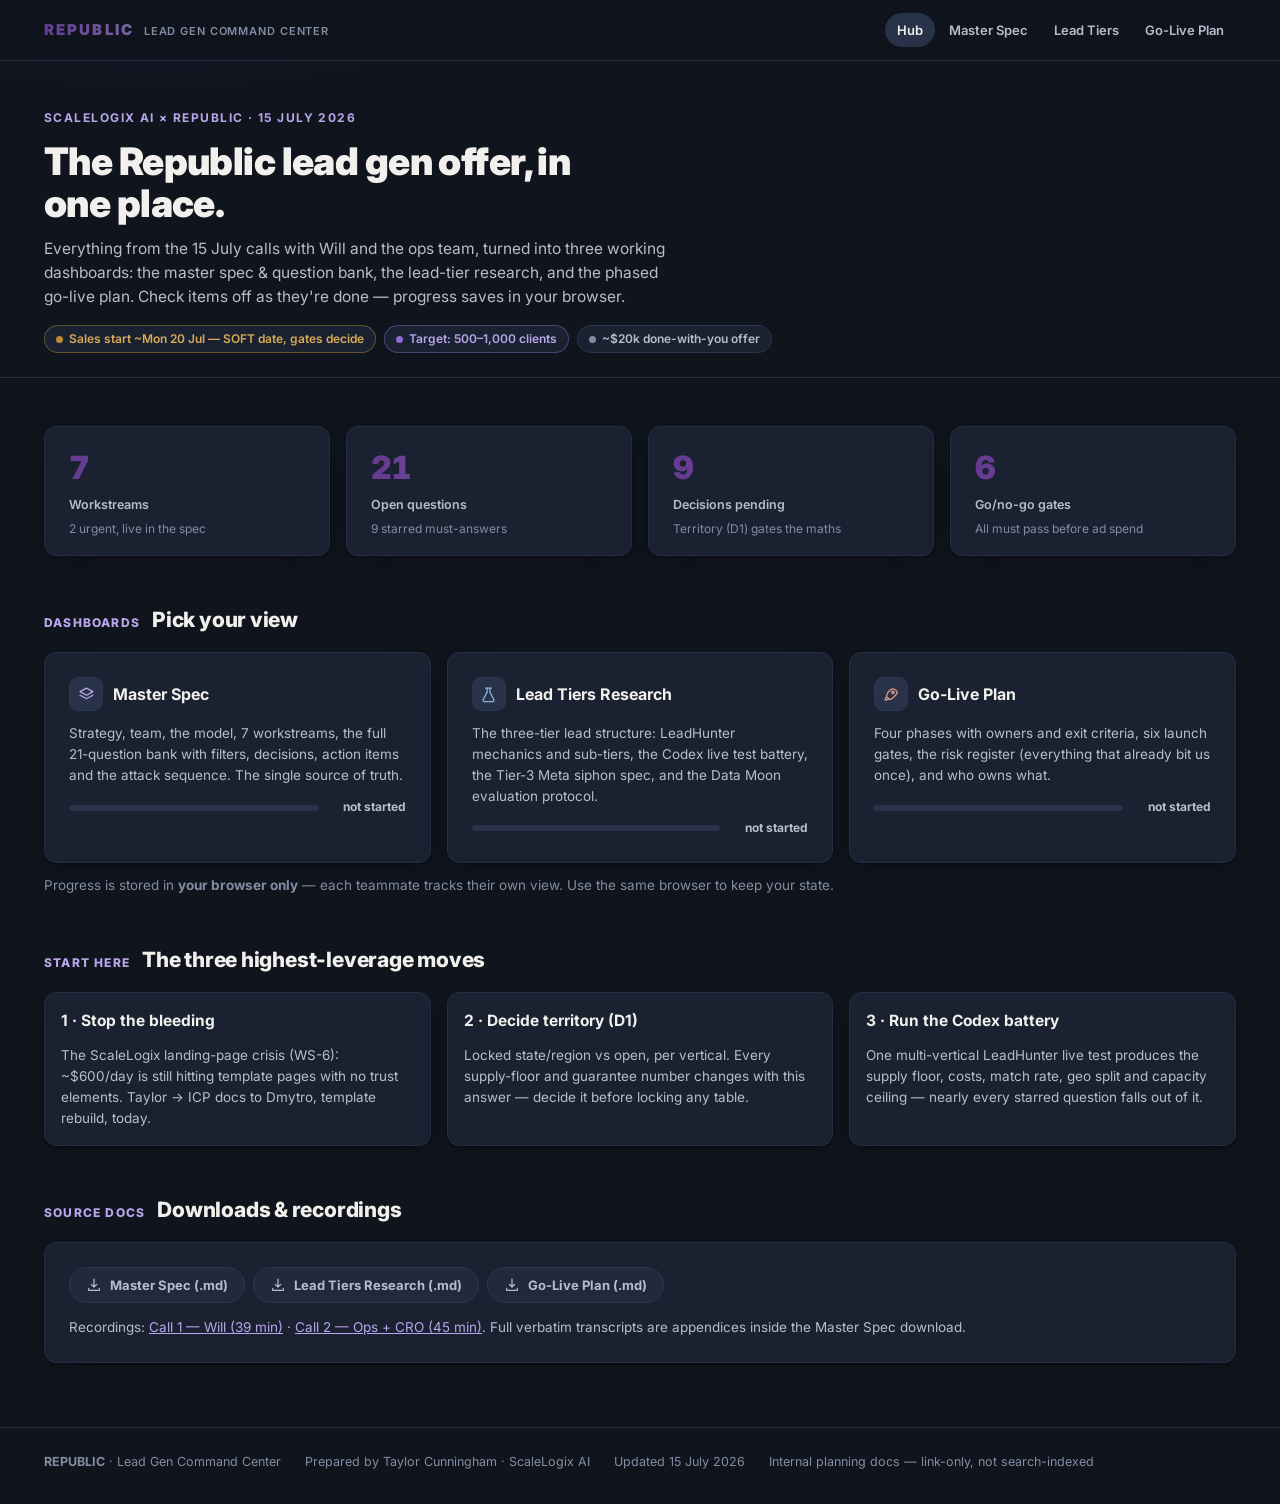
==== index.html @ 090ade67 "Republic lead gen planning dashboards: spec, lead tiers, go-live plan Co-Authored-By: Claude Fable 5" ====
<!DOCTYPE html>
<html lang="en">
<head>
<meta charset="utf-8">
<meta name="viewport" content="width=device-width, initial-scale=1">
<meta name="robots" content="noindex">
<title>Republic Lead Gen — Command Center</title>
<meta name="description" content="Planning dashboards for the Republic lead gen offer: master spec, lead tiers research, go-live plan.">
<link rel="icon" href="data:image/svg+xml,%3Csvg xmlns='http://www.w3.org/2000/svg' viewBox='0 0 64 64'%3E%3Crect width='64' height='64' rx='14' fill='%2310141d'/%3E%3Ctext x='32' y='45' font-family='Arial' font-weight='900' font-size='36' fill='%238b6cd6' text-anchor='middle'%3ER%3C/text%3E%3C/svg%3E">
<link rel="preconnect" href="https://fonts.googleapis.com"><link rel="preconnect" href="https://fonts.gstatic.com" crossorigin>
<link href="https://fonts.googleapis.com/css2?family=Inter:wght@300;400;600;700;800;900&display=swap" rel="stylesheet">
<link rel="stylesheet" href="assets/style.css">
</head>
<body data-page="hub">

<header class="topbar">
  <div class="topbar-in">
    <a class="wordmark" href="./"><b><span>REPUBLIC</span></b><small>Lead Gen Command Center</small></a>
    <nav class="topnav" aria-label="Dashboards">
      <a href="./" aria-current="page">Hub</a>
      <a href="spec/">Master Spec</a>
      <a href="research/">Lead Tiers</a>
      <a href="plan/">Go-Live Plan</a>
    </nav>
  </div>
</header>

<div class="hero">
  <div class="wrap">
    <div class="crumb">ScaleLogix AI × Republic · 15 July 2026</div>
    <h1>The Republic lead gen offer, in one place.</h1>
    <p class="lede">Everything from the 15 July calls with Will and the ops team, turned into three working dashboards: the master spec &amp; question bank, the lead-tier research, and the phased go-live plan. Check items off as they're done — progress saves in your browser.</p>
    <div class="meta-chips">
      <span class="chip warn"><span class="dot warn"></span>Sales start ~Mon 20 Jul — SOFT date, gates decide</span>
      <span class="chip acc"><span class="dot acc"></span>Target: 500–1,000 clients</span>
      <span class="chip"><span class="dot mut"></span>~$20k done-with-you offer</span>
    </div>
  </div>
</div>

<main class="wrap">

<section>
  <div class="grid g4">
    <div class="tile"><div class="num">7</div><div class="lbl">Workstreams</div><div class="sub">2 urgent, live in the spec</div></div>
    <div class="tile"><div class="num">21</div><div class="lbl">Open questions</div><div class="sub">9 starred must-answers</div></div>
    <div class="tile"><div class="num">9</div><div class="lbl">Decisions pending</div><div class="sub">Territory (D1) gates the maths</div></div>
    <div class="tile"><div class="num">6</div><div class="lbl">Go/no-go gates</div><div class="sub">All must pass before ad spend</div></div>
  </div>
</section>

<section>
  <div class="sec-head"><span class="k">DASHBOARDS</span><h2>Pick your view</h2></div>
  <div class="grid g3">
    <a class="hub-card" href="spec/">
      <h3><span class="badge b-acc"><svg class="icn" viewBox="0 0 24 24"><path d="M12 3 3 8l9 5 9-5-9-5z"/><path d="M3 13l9 5 9-5"/></svg></span>Master Spec</h3>
      <p>Strategy, team, the model, 7 workstreams, the full 21-question bank with filters, decisions, action items and the attack sequence. The single source of truth.</p>
      <div class="prog-row js-prog js-hubprog" data-hub="spec"><div class="bar"><i></i></div><span class="pct">—</span></div>
    </a>
    <a class="hub-card" href="research/">
      <h3><span class="badge b-blue"><svg class="icn" viewBox="0 0 24 24"><path d="M10 3v6L4.5 19a2 2 0 0 0 1.8 3h11.4a2 2 0 0 0 1.8-3L14 9V3"/><path d="M8 3h8"/></svg></span>Lead Tiers Research</h3>
      <p>The three-tier lead structure: LeadHunter mechanics and sub-tiers, the Codex live test battery, the Tier-3 Meta siphon spec, and the Data Moon evaluation protocol.</p>
      <div class="prog-row js-prog js-hubprog" data-hub="research"><div class="bar"><i></i></div><span class="pct">—</span></div>
    </a>
    <a class="hub-card" href="plan/">
      <h3><span class="badge b-copper"><svg class="icn" viewBox="0 0 24 24"><path d="M5 15c-1.5 1.5-2 5-2 5s3.5-.5 5-2"/><path d="M14 4c3 0 6 3 6 6-3.5 5-8 9-11 9l-4-4C5 12 9 4 14 4z"/><circle cx="14" cy="9" r="1.6"/></svg></span>Go-Live Plan</h3>
      <p>Four phases with owners and exit criteria, six launch gates, the risk register (everything that already bit us once), and who owns what.</p>
      <div class="prog-row js-prog js-hubprog" data-hub="plan"><div class="bar"><i></i></div><span class="pct">—</span></div>
    </a>
  </div>
  <p class="note mut" style="margin-top:12px">Progress is stored in <b>your browser only</b> — each teammate tracks their own view. Use the same browser to keep your state.</p>
</section>

<section>
  <div class="sec-head"><span class="k">START HERE</span><h2>The three highest-leverage moves</h2></div>
  <div class="grid g3">
    <div class="card pad-s"><h3>1 · Stop the bleeding</h3><p class="note">The ScaleLogix landing-page crisis (WS-6): ~$600/day is still hitting template pages with no trust elements. Taylor → ICP docs to Dmytro, template rebuild, today.</p></div>
    <div class="card pad-s"><h3>2 · Decide territory (D1)</h3><p class="note">Locked state/region vs open, per vertical. Every supply-floor and guarantee number changes with this answer — decide it before locking any table.</p></div>
    <div class="card pad-s"><h3>3 · Run the Codex battery</h3><p class="note">One multi-vertical LeadHunter live test produces the supply floor, costs, match rate, geo split and capacity ceiling — nearly every starred question falls out of it.</p></div>
  </div>
</section>

<section>
  <div class="sec-head"><span class="k">SOURCE DOCS</span><h2>Downloads &amp; recordings</h2></div>
  <div class="card">
    <div class="meta-chips" style="margin-top:0">
      <a class="btn ghost" href="downloads/Republic_LeadGen_Spec_2026-07-15.md" download><svg class="icn" viewBox="0 0 24 24"><path d="M12 3v12m0 0 4-4m-4 4-4-4"/><path d="M4 17v3h16v-3"/></svg>Master Spec (.md)</a>
      <a class="btn ghost" href="downloads/LeadTiers_Research_2026-07-15.md" download><svg class="icn" viewBox="0 0 24 24"><path d="M12 3v12m0 0 4-4m-4 4-4-4"/><path d="M4 17v3h16v-3"/></svg>Lead Tiers Research (.md)</a>
      <a class="btn ghost" href="downloads/Republic_GoLive_Plan_2026-07-15.md" download><svg class="icn" viewBox="0 0 24 24"><path d="M12 3v12m0 0 4-4m-4 4-4-4"/><path d="M4 17v3h16v-3"/></svg>Go-Live Plan (.md)</a>
    </div>
    <p class="note" style="margin-top:14px">Recordings: <a href="https://fathom.video/share/mzexCwDeSVPEeG1XzsW4T34xsJDyfxfe" target="_blank" rel="noopener">Call 1 — Will (39 min)</a> · <a href="https://fathom.video/share/vnJnKXNK64uwdoD5Rsy33hSWqAx3bcMx" target="_blank" rel="noopener">Call 2 — Ops + CRO (45 min)</a>. Full verbatim transcripts are appendices inside the Master Spec download.</p>
  </div>
</section>

</main>

<footer>
  <div class="wrap">
    <span><b>REPUBLIC</b> · Lead Gen Command Center</span>
    <span>Prepared by Taylor Cunningham · ScaleLogix AI</span>
    <span>Updated 15 July 2026</span>
    <span class="mut">Internal planning docs — link-only, not search-indexed</span>
  </div>
</footer>

<script src="assets/app.js"></script>
</body>
</html>
---- assets/style.css ----
/* Republic Lead Gen Command Center — ScaleLogix AI brand system (dark) */
:root{
  --bg:#10141d; --surface:#1a2130; --surface-2:#212a3d; --surface-3:#283349;
  --line:#2c3650; --line-soft:#242e44;
  --ink:#f2f0ec; --ink-2:#b7bdcc; --ink-3:#828da3;
  --brand-grad:linear-gradient(90deg,#653a92,#7966a2);
  --accent:#8b6cd6; --accent-ink:#b9a5ec;
  --copper:#c97a4e; --copper-ink:#dfa082;
  --blue:#4d8fd1; --blue-ink:#84b4e2;
  --ok:#3fa273; --warn:#bd8a2e; --risk:#cd5c5c;
  --ok-ink:#6cc59c; --warn-ink:#d8ab55; --risk-ink:#e08a8a;
  --r:12px; --r-sm:8px;
  --s1:4px; --s2:8px; --s3:12px; --s4:16px; --s5:24px; --s6:32px; --s7:48px; --s8:64px;
  --shadow:0 1px 2px rgba(0,0,0,.35),0 8px 24px -12px rgba(0,0,0,.5);
}
*{box-sizing:border-box;margin:0;padding:0}
html{scroll-behavior:smooth;scroll-padding-top:120px}
@media (prefers-reduced-motion:reduce){html{scroll-behavior:auto}*,*::before,*::after{animation:none!important;transition:none!important}}
body{background:var(--bg);color:var(--ink);font:400 15px/1.55 Inter,-apple-system,BlinkMacSystemFont,"Segoe UI",sans-serif;-webkit-font-smoothing:antialiased}
::selection{background:#653a92;color:#fff}

/* ---------- shell ---------- */
.topbar{position:sticky;top:0;z-index:50;background:rgba(16,20,29,.92);backdrop-filter:blur(10px);border-bottom:1px solid var(--line-soft)}
.topbar-in{max-width:1240px;margin:0 auto;padding:0 var(--s5);height:60px;display:flex;align-items:center;gap:var(--s5)}
.wordmark{display:flex;align-items:baseline;gap:10px;text-decoration:none;color:var(--ink);white-space:nowrap}
.wordmark b{font-weight:900;letter-spacing:.14em;font-size:15px}
.wordmark b span{background:var(--brand-grad);-webkit-background-clip:text;background-clip:text;color:transparent}
.wordmark small{color:var(--ink-3);font-size:11px;letter-spacing:.08em;text-transform:uppercase;font-weight:600}
.topnav{display:flex;gap:2px;margin-left:auto}
.topnav a{color:var(--ink-2);text-decoration:none;font-size:13px;font-weight:600;padding:7px 12px;border-radius:999px;transition:background .15s,color .15s}
.topnav a:hover{background:var(--surface-2);color:var(--ink)}
.topnav a[aria-current]{background:var(--surface-3);color:var(--ink)}
.topnav a:focus-visible,a:focus-visible,button:focus-visible,input:focus-visible{outline:2px solid var(--accent);outline-offset:2px}
.pageprog{display:none;align-items:center;gap:8px;color:var(--ink-3);font-size:12px;font-weight:600}
@media(min-width:900px){.pageprog{display:flex}}
.pageprog .bar{width:90px}

.wrap{max-width:1240px;margin:0 auto;padding:0 var(--s5)}
main{padding-bottom:var(--s8)}
footer{border-top:1px solid var(--line-soft);margin-top:var(--s8)}
footer .wrap{padding-top:var(--s5);padding-bottom:var(--s6);display:flex;flex-wrap:wrap;gap:var(--s3) var(--s5);align-items:center;color:var(--ink-3);font-size:12.5px}
footer a{color:var(--ink-2)}

/* ---------- hero ---------- */
.hero{padding:var(--s7) 0 var(--s5);border-bottom:1px solid var(--line-soft);background:
 radial-gradient(600px 220px at 12% -40%,rgba(101,58,146,.28),transparent 70%),
 radial-gradient(520px 200px at 88% -50%,rgba(187,133,117,.14),transparent 70%)}
.crumb{font-size:12px;font-weight:700;letter-spacing:.12em;text-transform:uppercase;color:var(--accent-ink);margin-bottom:var(--s3)}
h1{font-size:clamp(26px,3.4vw,38px);line-height:1.12;font-weight:900;letter-spacing:-.015em;max-width:22ch}
.lede{color:var(--ink-2);max-width:64ch;margin-top:var(--s3);font-size:15.5px}
.meta-chips{display:flex;flex-wrap:wrap;gap:var(--s2);margin-top:var(--s4)}

/* ---------- primitives ---------- */
.chip{display:inline-flex;align-items:center;gap:6px;padding:4px 11px;border-radius:999px;border:1px solid var(--line);background:var(--surface);font-size:12px;font-weight:600;color:var(--ink-2);white-space:nowrap}
.chip .dot{width:7px;height:7px;border-radius:50%;flex:none}
.chip.ok{color:var(--ok-ink);border-color:rgba(63,162,115,.4)}
.chip.warn{color:var(--warn-ink);border-color:rgba(189,138,46,.45)}
.chip.risk{color:var(--risk-ink);border-color:rgba(205,92,92,.45)}
.chip.acc{color:var(--accent-ink);border-color:rgba(139,108,214,.45)}
.chip.copper{color:var(--copper-ink);border-color:rgba(201,122,78,.45)}
.chip.blue{color:var(--blue-ink);border-color:rgba(77,143,209,.45)}
.dot.ok{background:var(--ok)}.dot.warn{background:var(--warn)}.dot.risk{background:var(--risk)}
.dot.acc{background:var(--accent)}.dot.copper{background:var(--copper)}.dot.blue{background:var(--blue)}.dot.mut{background:var(--ink-3)}

section{padding-top:var(--s7)}
.sec-head{display:flex;flex-wrap:wrap;align-items:baseline;gap:var(--s3);margin-bottom:var(--s4)}
h2{font-size:21px;font-weight:800;letter-spacing:-.01em}
.sec-head .k{font-size:12px;font-weight:800;letter-spacing:.1em;color:var(--accent-ink)}
.sec-head .spacer{flex:1}
h3{font-size:15.5px;font-weight:700;margin-bottom:var(--s3)}
p+p{margin-top:var(--s3)}
.note{color:var(--ink-2);font-size:13.5px}
.mut{color:var(--ink-3)}
a{color:var(--accent-ink)}
code{font:600 12.5px/1 ui-monospace,SFMono-Regular,Menlo,monospace;background:var(--surface-2);border:1px solid var(--line-soft);padding:2px 6px;border-radius:6px;color:var(--ink-2)}

.card{background:var(--surface);border:1px solid var(--line-soft);border-radius:var(--r);padding:var(--s5);box-shadow:var(--shadow)}
.card.pad-s{padding:var(--s4)}
.grid{display:grid;gap:var(--s4)}
@media(min-width:760px){.g2{grid-template-columns:1fr 1fr}.g3{grid-template-columns:repeat(3,1fr)}.g4{grid-template-columns:repeat(4,1fr)}}
@media(min-width:760px) and (max-width:1080px){.g4{grid-template-columns:repeat(2,1fr)}}

/* stat tiles */
.tile{background:var(--surface);border:1px solid var(--line-soft);border-radius:var(--r);padding:var(--s4) var(--s5);box-shadow:var(--shadow)}
.tile .num{font-size:32px;font-weight:900;letter-spacing:-.02em;background:var(--brand-grad);-webkit-background-clip:text;background-clip:text;color:transparent;font-variant-numeric:tabular-nums}
.tile .lbl{font-size:12.5px;font-weight:600;color:var(--ink-2);margin-top:2px}
.tile .sub{font-size:12px;color:var(--ink-3);margin-top:6px}

/* progress */
.bar{height:6px;border-radius:999px;background:var(--surface-3);overflow:hidden;position:relative}
.bar>i{position:absolute;inset:0 auto 0 0;width:0;border-radius:999px;background:var(--brand-grad);transition:width .35s ease}
.prog-row{display:flex;align-items:center;gap:var(--s3);margin-top:var(--s3)}
.prog-row .bar{flex:1}
.prog-row .pct{font-size:12px;font-weight:700;color:var(--ink-2);min-width:76px;text-align:right;font-variant-numeric:tabular-nums}

/* checklists */
.ck{list-style:none;display:grid;gap:6px}
.ck li{display:flex;gap:10px;align-items:flex-start;padding:9px 12px;border:1px solid var(--line-soft);border-radius:var(--r-sm);background:var(--surface-2);transition:opacity .2s}
.ck input{appearance:none;flex:none;width:17px;height:17px;margin-top:2px;border:1.5px solid var(--ink-3);border-radius:5px;cursor:pointer;position:relative;background:transparent}
.ck input:checked{background:var(--brand-grad);border-color:transparent}
.ck input:checked::after{content:"";position:absolute;left:5px;top:1.5px;width:4px;height:9px;border:2px solid #fff;border-top:0;border-left:0;transform:rotate(40deg)}
.ck label{cursor:pointer;font-size:13.5px;color:var(--ink-2)}
.ck li:has(input:checked){opacity:.55}
.ck li:has(input:checked) label{text-decoration:line-through;text-decoration-color:var(--ink-3)}
.ck b{color:var(--ink);font-weight:700}
.ck .who{display:inline-block;margin-left:6px;font-size:11px;font-weight:700;color:var(--accent-ink);letter-spacing:.04em}

/* tables */
.tbl{width:100%;border-collapse:collapse;font-size:13.5px}
.tbl th{font-size:11.5px;text-transform:uppercase;letter-spacing:.08em;color:var(--ink-3);text-align:left;padding:8px 12px;border-bottom:1px solid var(--line)}
.tbl td{padding:10px 12px;border-bottom:1px solid var(--line-soft);vertical-align:top;color:var(--ink-2)}
.tbl tr:last-child td{border-bottom:0}
.tbl td:first-child{color:var(--ink);font-weight:600;white-space:nowrap}
.tbl-wrap{overflow-x:auto;border:1px solid var(--line-soft);border-radius:var(--r);background:var(--surface)}
.tbl .tbd{color:var(--ink-3);font-style:italic;font-weight:400}

/* section nav (in-page) */
.subnav{position:sticky;top:60px;z-index:40;background:rgba(16,20,29,.92);backdrop-filter:blur(10px);border-bottom:1px solid var(--line-soft)}
.subnav-in{max-width:1240px;margin:0 auto;padding:10px var(--s5);display:flex;gap:6px;overflow-x:auto;scrollbar-width:none}
.subnav-in::-webkit-scrollbar{display:none}
.subnav a{flex:none;font-size:12.5px;font-weight:600;color:var(--ink-3);text-decoration:none;padding:5px 11px;border-radius:999px;border:1px solid transparent}
.subnav a:hover{color:var(--ink);background:var(--surface-2)}

/* question bank */
.qtools{display:flex;flex-wrap:wrap;gap:var(--s2);align-items:center;margin-bottom:var(--s4)}
.qtools input[type=search]{background:var(--surface-2);border:1px solid var(--line);border-radius:999px;color:var(--ink);font:inherit;font-size:13px;padding:7px 14px;min-width:210px}
.fbtn{background:var(--surface);border:1px solid var(--line);border-radius:999px;color:var(--ink-2);font:600 12.5px Inter,sans-serif;padding:6px 12px;cursor:pointer}
.fbtn[aria-pressed=true]{background:var(--surface-3);border-color:var(--accent);color:var(--ink)}
.q-item{border:1px solid var(--line-soft);border-radius:var(--r-sm);background:var(--surface);padding:12px 14px;display:flex;gap:12px;align-items:flex-start}
.q-item+.q-item{margin-top:8px}
.q-item .tag{flex:none;font-size:11px;font-weight:800;letter-spacing:.05em;padding:3px 8px;border-radius:6px;background:var(--surface-3);color:var(--ink-2);min-width:44px;text-align:center}
.q-item .star{color:var(--warn-ink);font-weight:800}
.q-item p{font-size:13.5px;color:var(--ink-2)}
.q-item p b{color:var(--ink)}
.q-item .feeds{font-size:11.5px;color:var(--ink-3);margin-top:4px}
.q-item input{appearance:none;flex:none;width:17px;height:17px;margin-top:3px;border:1.5px solid var(--ink-3);border-radius:5px;cursor:pointer;position:relative}
.q-item input:checked{background:var(--brand-grad);border-color:transparent}
.q-item input:checked::after{content:"";position:absolute;left:5px;top:1.5px;width:4px;height:9px;border:2px solid #fff;border-top:0;border-left:0;transform:rotate(40deg)}
.q-item:has(input:checked){opacity:.5}
.q-hidden{display:none!important}

/* callouts */
.callout{border:1px solid;border-radius:var(--r);padding:var(--s4) var(--s5);font-size:13.5px;color:var(--ink-2);background:var(--surface)}
.callout b,.callout strong{color:var(--ink)}
.callout.warn{border-color:rgba(189,138,46,.5);background:linear-gradient(180deg,rgba(189,138,46,.09),transparent 70%)}
.callout.risk{border-color:rgba(205,92,92,.5);background:linear-gradient(180deg,rgba(205,92,92,.09),transparent 70%)}
.callout.acc{border-color:rgba(139,108,214,.5);background:linear-gradient(180deg,rgba(101,58,146,.14),transparent 70%)}
.callout .ttl{display:flex;gap:8px;align-items:center;font-weight:800;color:var(--ink);margin-bottom:6px;font-size:13px;letter-spacing:.02em}

/* tier bands */
.tier{border:1px solid var(--line-soft);border-left:4px solid;border-radius:var(--r);background:var(--surface);padding:var(--s4) var(--s5)}
.tier h3{display:flex;flex-wrap:wrap;align-items:center;gap:10px;margin-bottom:6px}
.tier .price{margin-left:auto;font-size:11.5px;font-weight:800;letter-spacing:.06em;text-transform:uppercase}
.tier p{font-size:13.5px;color:var(--ink-2)}
.tier.t1{border-left-color:var(--blue)}.tier.t2{border-left-color:var(--accent)}.tier.t3{border-left-color:var(--copper)}

/* timeline */
.phases{display:grid;gap:var(--s4)}
@media(min-width:900px){.phases{grid-template-columns:repeat(4,1fr)}}
.phase-node{position:relative;border:1px solid var(--line-soft);border-radius:var(--r);background:var(--surface);padding:var(--s4)}
.phase-node .ph{font-size:11px;font-weight:800;letter-spacing:.1em;color:var(--accent-ink)}
.phase-node h3{margin:4px 0 2px;font-size:15px}
.phase-node .dt{font-size:12px;color:var(--ink-3)}
.rail{height:3px;border-radius:99px;background:var(--brand-grad);opacity:.7;margin:var(--s4) 0}

/* gates */
.gate{display:flex;gap:12px;align-items:flex-start;border:1px solid rgba(139,108,214,.35);background:var(--surface);border-radius:var(--r);padding:var(--s4)}
.gate input{appearance:none;flex:none;width:20px;height:20px;margin-top:1px;border:2px solid var(--accent);border-radius:7px;cursor:pointer;position:relative;background:transparent}
.gate input:checked{background:var(--brand-grad);border-color:transparent}
.gate input:checked::after{content:"";position:absolute;left:6px;top:2px;width:5px;height:11px;border:2.5px solid #fff;border-top:0;border-left:0;transform:rotate(40deg)}
.gate label{cursor:pointer;font-size:13.5px;color:var(--ink-2)}
.gate label b{color:var(--ink)}
.gate:has(input:checked){border-color:rgba(63,162,115,.5)}

/* misc */
.btn{display:inline-flex;align-items:center;gap:8px;background:var(--brand-grad);color:#fff;font:700 13px Inter,sans-serif;padding:9px 16px;border-radius:999px;text-decoration:none;border:0;cursor:pointer}
.btn.ghost{background:var(--surface-2);color:var(--ink-2);border:1px solid var(--line)}
.btn:hover{filter:brightness(1.1)}
.icn{width:16px;height:16px;flex:none;stroke:currentColor;fill:none;stroke-width:1.8;stroke-linecap:round;stroke-linejoin:round}
details{border:1px solid var(--line-soft);border-radius:var(--r);background:var(--surface)}
details+details{margin-top:var(--s3)}
summary{cursor:pointer;padding:var(--s4) var(--s5);font-weight:700;font-size:14px;list-style:none;display:flex;align-items:center;gap:10px}
summary::-webkit-details-marker{display:none}
summary::after{content:"+";margin-left:auto;color:var(--ink-3);font-weight:800}
details[open] summary::after{content:"–"}
details .inner{padding:0 var(--s5) var(--s5);color:var(--ink-2);font-size:13.5px}
.hub-card{display:block;text-decoration:none;color:inherit;background:var(--surface);border:1px solid var(--line-soft);border-radius:var(--r);padding:var(--s5);box-shadow:var(--shadow);transition:transform .16s ease,border-color .16s ease}
.hub-card:hover{transform:translateY(-2px);border-color:var(--accent)}
.hub-card h3{display:flex;align-items:center;gap:10px;font-size:16px}
.hub-card p{color:var(--ink-2);font-size:13.5px;margin-top:8px}
.badge{width:34px;height:34px;border-radius:9px;display:grid;place-items:center;background:var(--surface-3);border:1px solid var(--line)}
.badge svg{width:17px;height:17px;stroke-width:1.8}
.b-acc{color:var(--accent-ink)}.b-copper{color:var(--copper-ink)}.b-blue{color:var(--blue-ink)}
.owners{display:grid;gap:8px}
.owners .row{display:flex;gap:12px;align-items:baseline;border-bottom:1px solid var(--line-soft);padding-bottom:8px;font-size:13.5px;color:var(--ink-2)}
.owners .row b{color:var(--ink);min-width:88px;display:inline-block}
.legend{display:flex;flex-wrap:wrap;gap:var(--s3);font-size:12px;color:var(--ink-3);align-items:center}

/* mobile topbar */
@media(max-width:760px){
  .topbar-in{height:auto;min-height:56px;flex-wrap:wrap;padding:10px 16px;gap:6px 16px}
  .topnav{width:100%;margin-left:0;overflow-x:auto;scrollbar-width:none;padding-bottom:2px}
  .topnav::-webkit-scrollbar{display:none}
  .topnav a{white-space:nowrap}
}
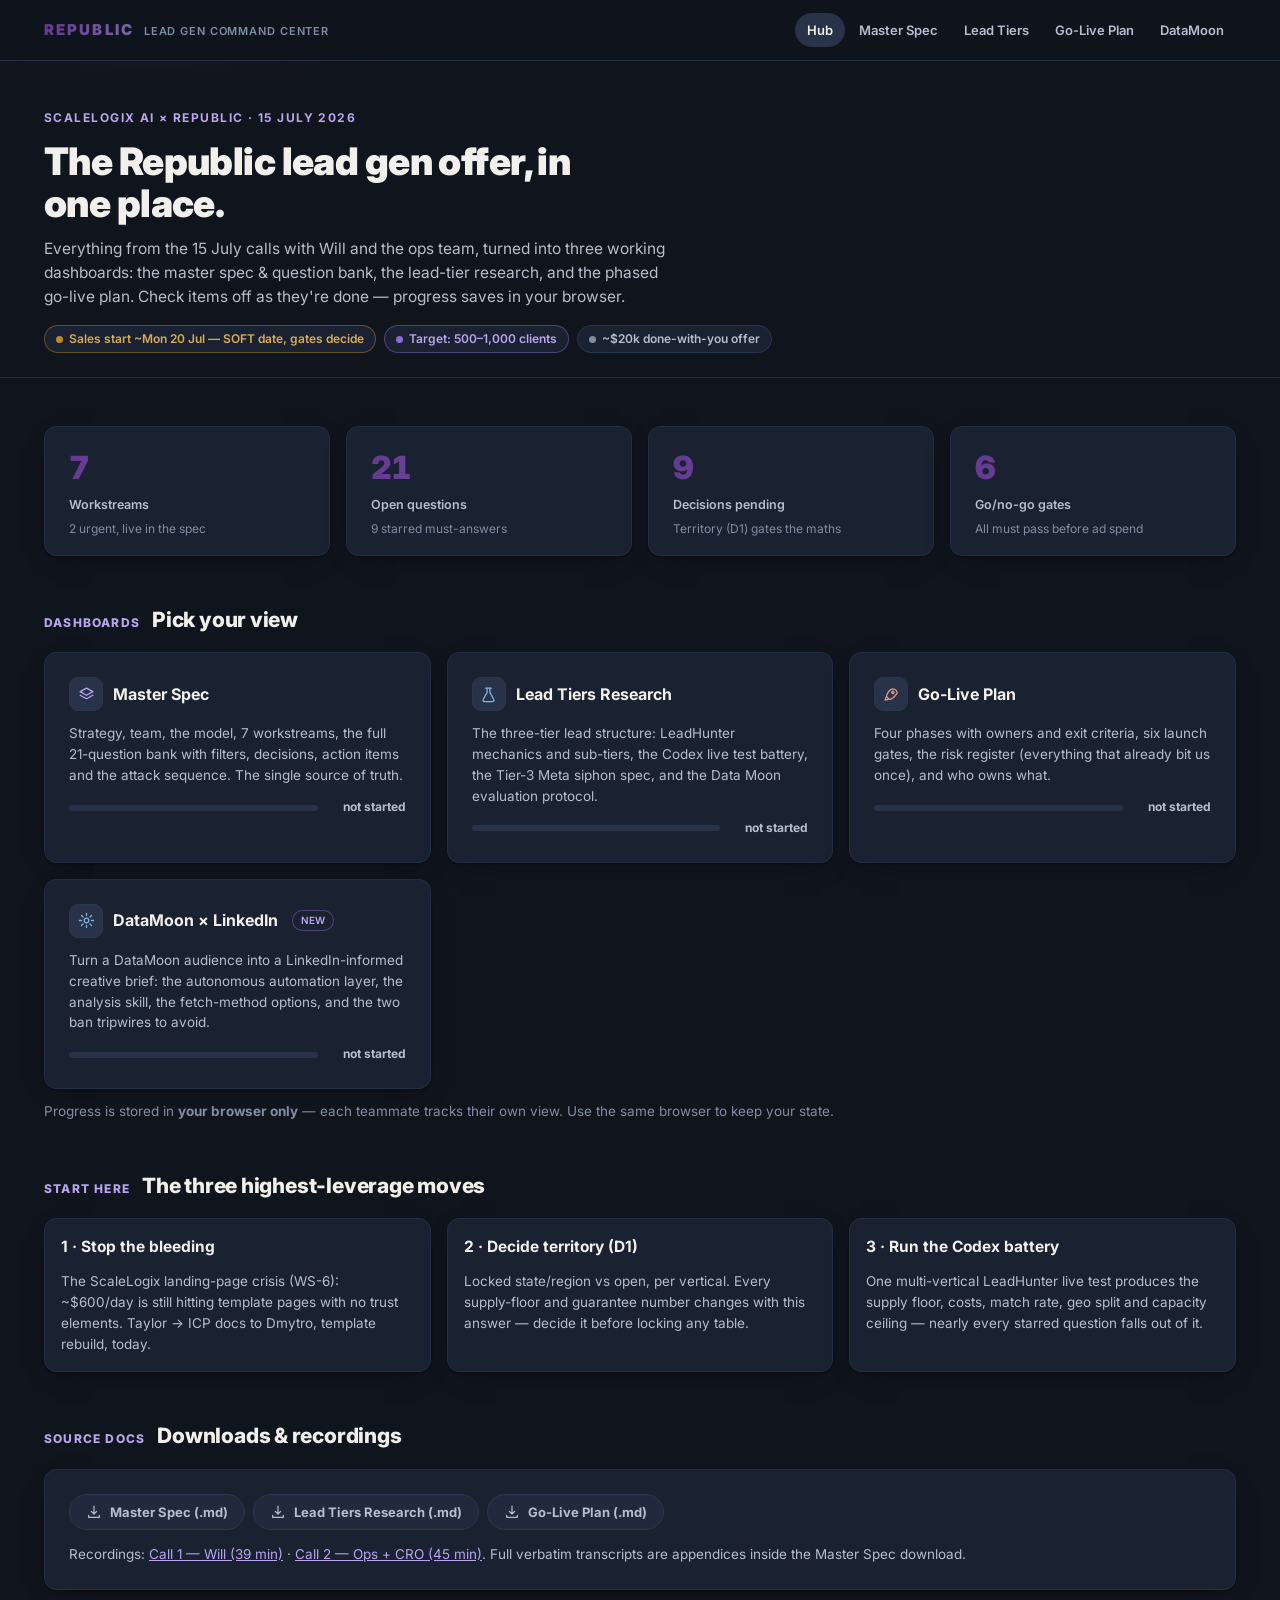
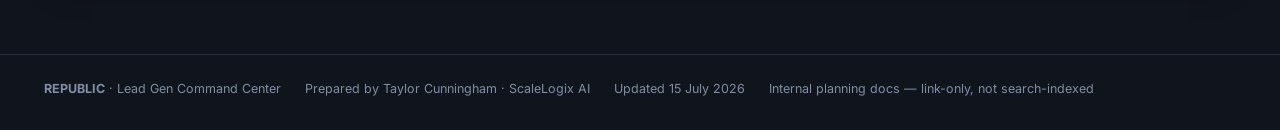
==== commit 1b40b897: "Add DataMoon x LinkedIn tab: automation plan, analysis skill, fetch methods, compliance gates Co-Aut" ====
--- a/index.html
+++ b/index.html
@@ -21,6 +21,7 @@
       <a href="spec/">Master Spec</a>
       <a href="research/">Lead Tiers</a>
       <a href="plan/">Go-Live Plan</a>
+      <a href="datamoon/">DataMoon</a>
     </nav>
   </div>
 </header>
@@ -67,6 +68,11 @@
       <p>Four phases with owners and exit criteria, six launch gates, the risk register (everything that already bit us once), and who owns what.</p>
       <div class="prog-row js-prog js-hubprog" data-hub="plan"><div class="bar"><i></i></div><span class="pct">—</span></div>
     </a>
+    <a class="hub-card" href="datamoon/">
+      <h3><span class="badge b-blue"><svg class="icn" viewBox="0 0 24 24"><circle cx="12" cy="12" r="3.2"/><path d="M12 2v3M12 19v3M2 12h3M19 12h3M5 5l2 2M17 17l2 2M19 5l-2 2M7 17l-2 2"/></svg></span>DataMoon × LinkedIn <span class="chip acc" style="font-size:10px;padding:2px 8px;margin-left:4px">NEW</span></h3>
+      <p>Turn a DataMoon audience into a LinkedIn-informed creative brief: the autonomous automation layer, the analysis skill, the fetch-method options, and the two ban tripwires to avoid.</p>
+      <div class="prog-row js-prog js-hubprog" data-hub="datamoon"><div class="bar"><i></i></div><span class="pct">—</span></div>
+    </a>
   </div>
   <p class="note mut" style="margin-top:12px">Progress is stored in <b>your browser only</b> — each teammate tracks their own view. Use the same browser to keep your state.</p>
 </section>
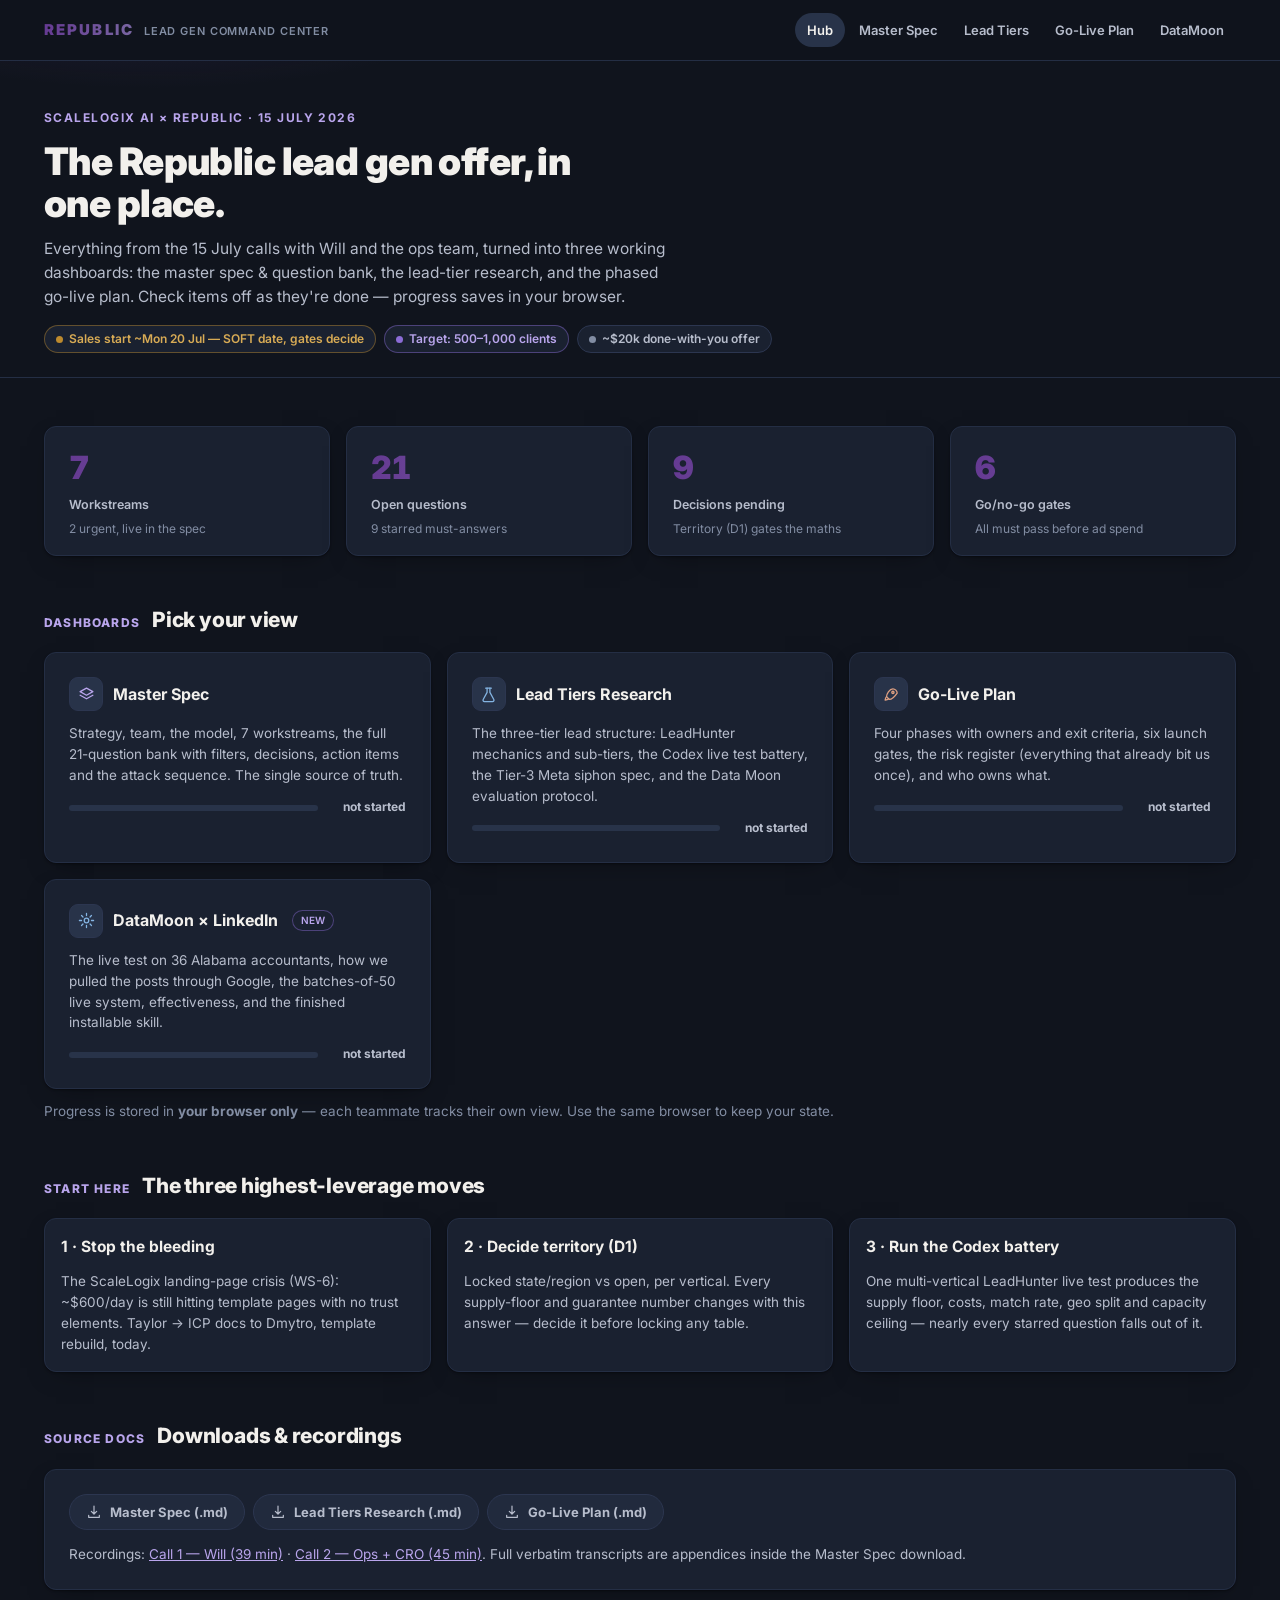
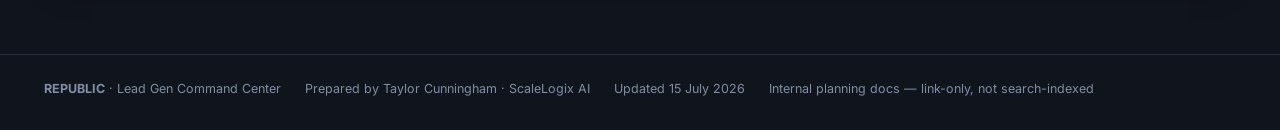
==== commit c634403f: "DataMoon tab: test run, live batches-of-50, effectiveness + ship audience-intel skill Co-Authored-By" ====
--- a/index.html
+++ b/index.html
@@ -70,7 +70,7 @@
     </a>
     <a class="hub-card" href="datamoon/">
       <h3><span class="badge b-blue"><svg class="icn" viewBox="0 0 24 24"><circle cx="12" cy="12" r="3.2"/><path d="M12 2v3M12 19v3M2 12h3M19 12h3M5 5l2 2M17 17l2 2M19 5l-2 2M7 17l-2 2"/></svg></span>DataMoon × LinkedIn <span class="chip acc" style="font-size:10px;padding:2px 8px;margin-left:4px">NEW</span></h3>
-      <p>Turn a DataMoon audience into a LinkedIn-informed creative brief: the autonomous automation layer, the analysis skill, the fetch-method options, and the two ban tripwires to avoid.</p>
+      <p>The live test on 36 Alabama accountants, how we pulled the posts through Google, the batches-of-50 live system, effectiveness, and the finished installable skill.</p>
       <div class="prog-row js-prog js-hubprog" data-hub="datamoon"><div class="bar"><i></i></div><span class="pct">—</span></div>
     </a>
   </div>
